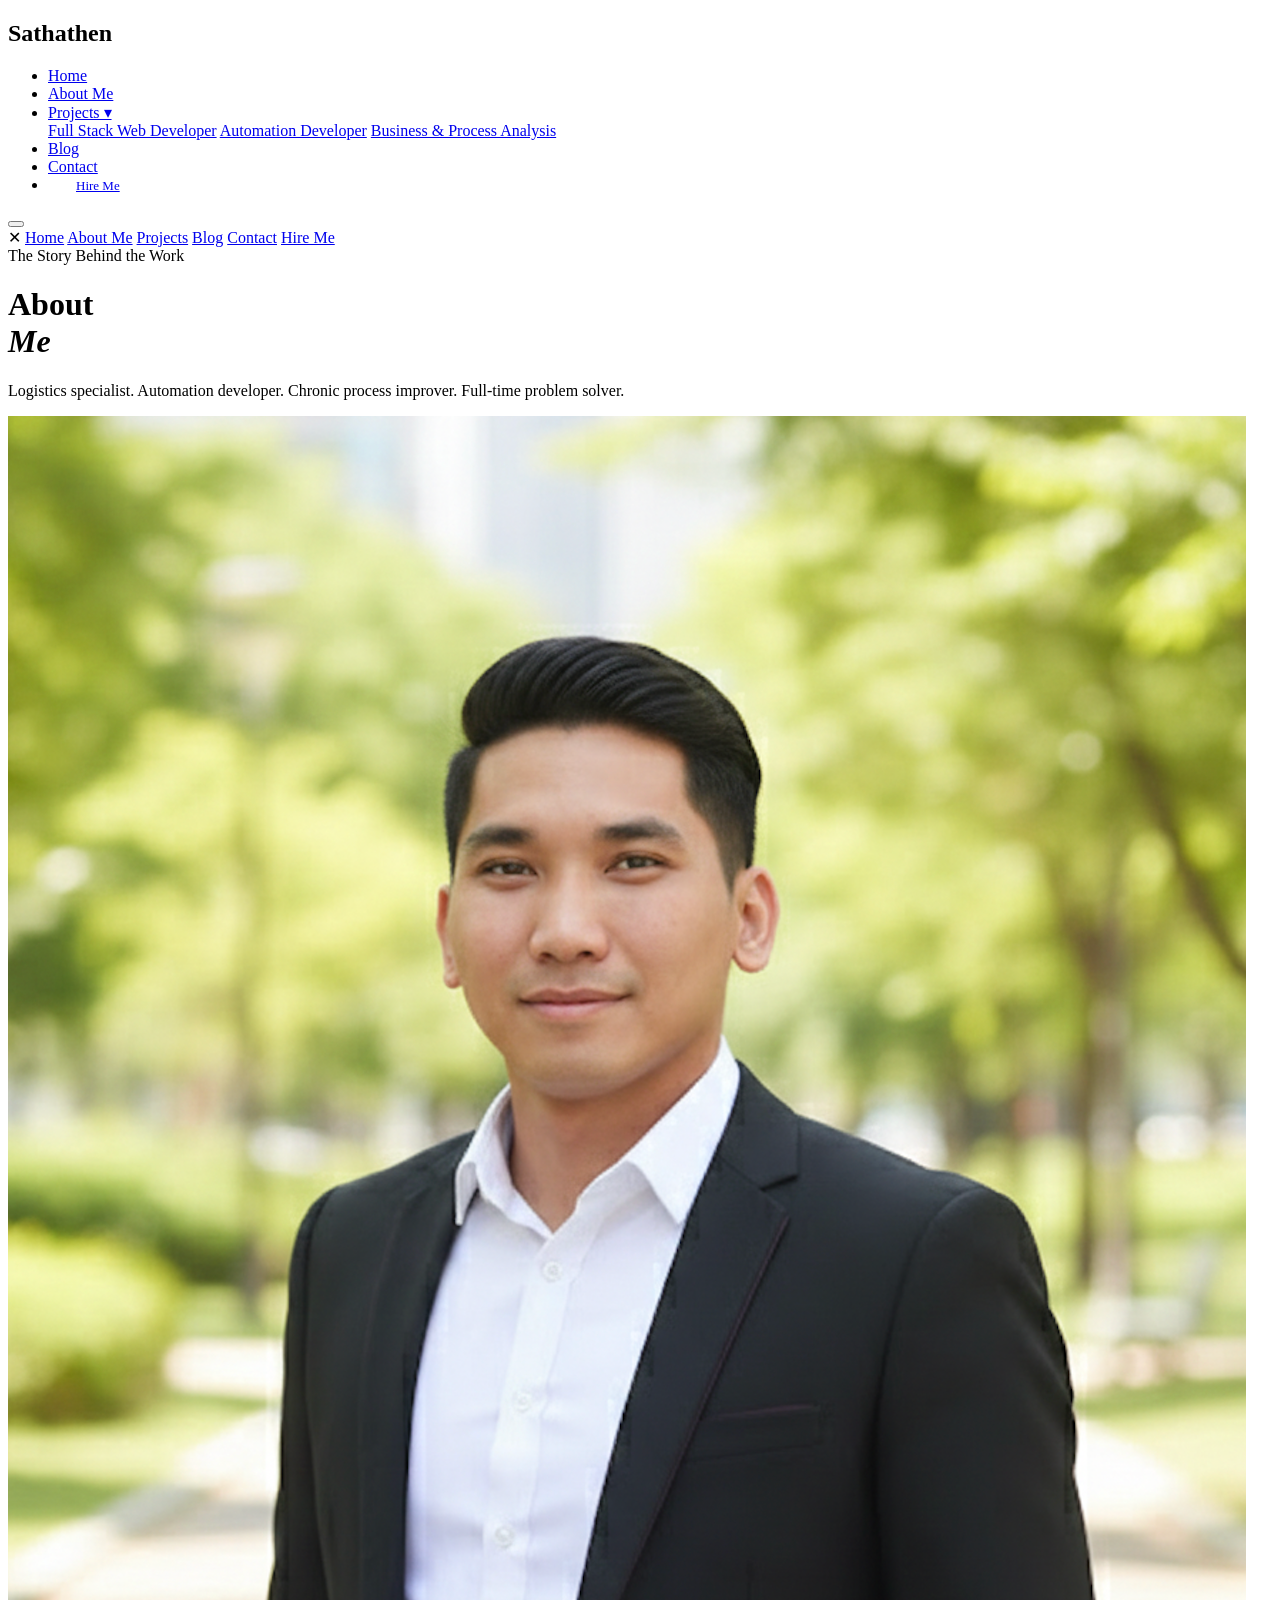
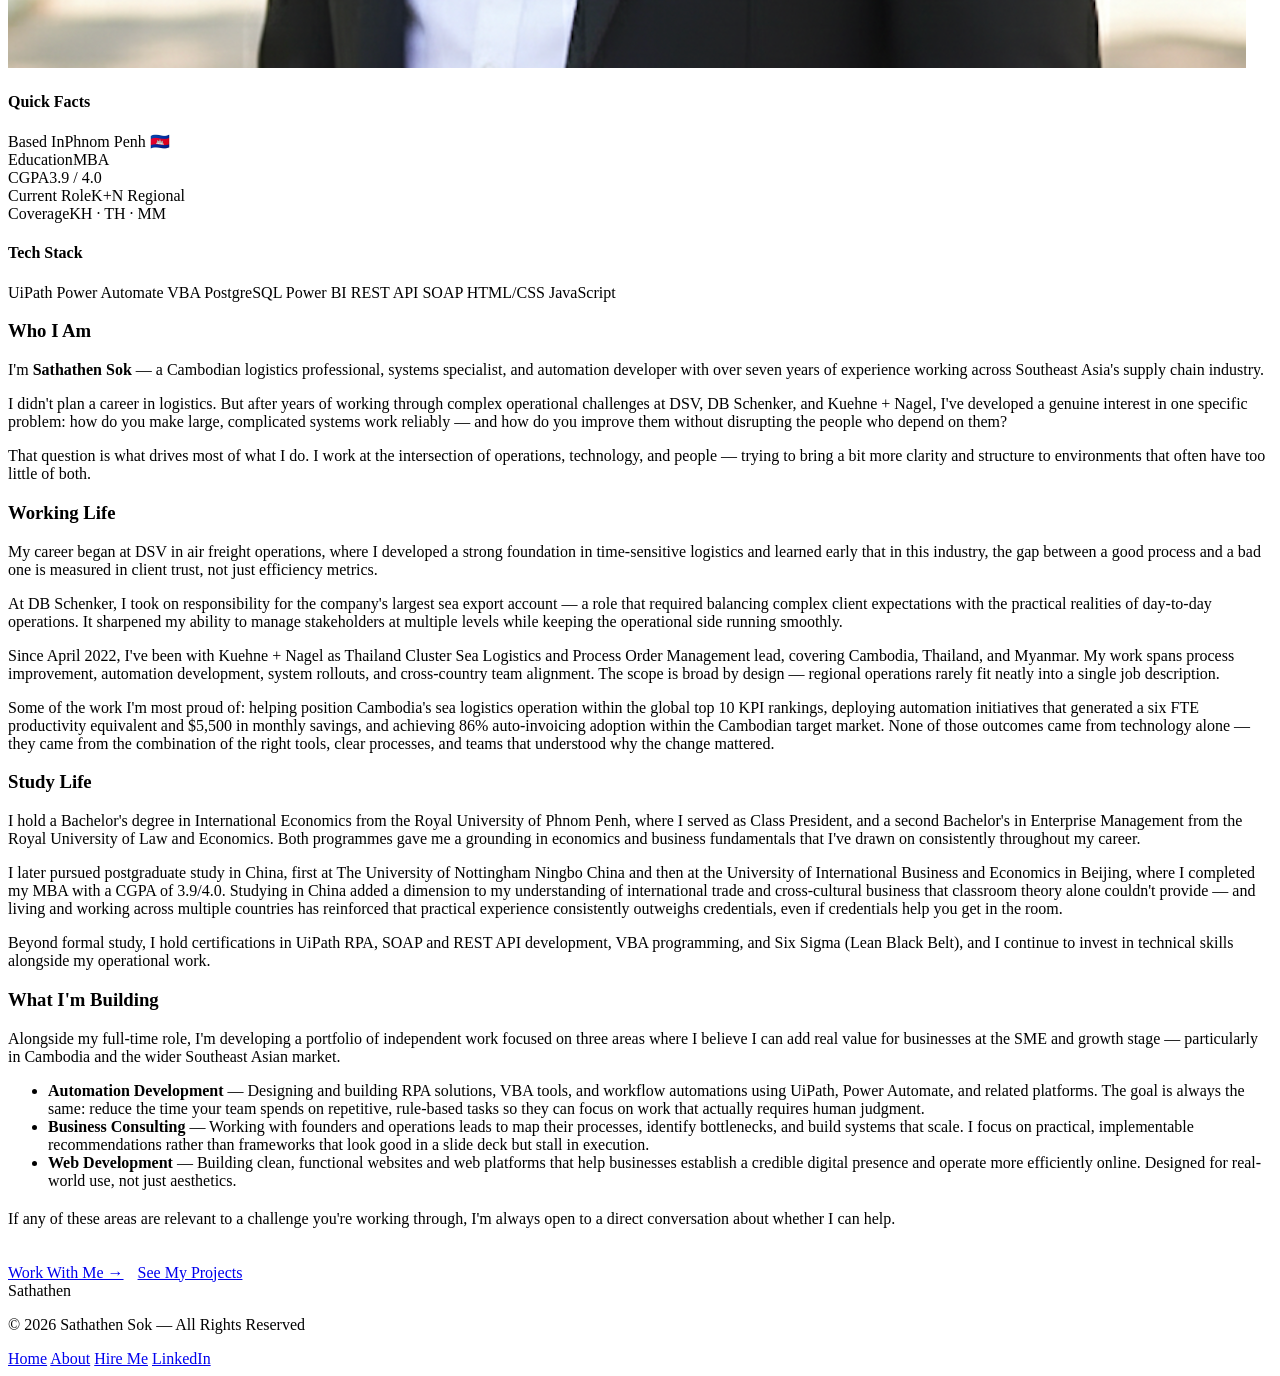
==== aboutme.html @ aecf2a1a "Add files via upload" ====
<!DOCTYPE html>
<html lang="en">
<head>
  <meta charset="UTF-8">
  <meta name="viewport" content="width=device-width, initial-scale=1.0">
  <title>About Me — Sathathen</title>
  <link rel="stylesheet" href="./Style.css">
</head>
<body>

  <header>
    <nav>
      <h1 class="logo">Satha<span>then</span></h1>
      <ul>
        <li><a href="./Index.html">Home</a></li>
        <li><a href="./aboutme.html" class="active">About Me</a></li>
        <li class="dropdown">
          <a href="#">Projects ▾</a>
          <div class="dropdown-content">
            <a href="./fullstack.html">Full Stack Web Developer</a>
            <a href="./automation.html">Automation Developer</a>
            <a href="./businessanalysis.html">Business & Process Analysis</a>
          </div>
        </li>
        <li><a href="./blog.html">Blog</a></li>
        <li><a href="./Index.html#contact">Contact</a></li>
        <li><a href="./hireme.html" class="btn" style="padding:9px 20px;font-size:13px;margin-left:8px;">Hire Me</a></li>
      </ul>
      <button class="hamburger"><span></span><span></span><span></span></button>
    </nav>
  </header>

  <div class="mobile-menu">
    <span class="mobile-close">✕</span>
    <a href="./Index.html">Home</a>
    <a href="./aboutme.html">About Me</a>
    <a href="./automation.html">Projects</a>
    <a href="./blog.html">Blog</a>
    <a href="./Index.html#contact">Contact</a>
    <a href="./hireme.html">Hire Me</a>
  </div>

  <div class="page-hero">
    <div class="page-hero-inner fade-up">
      <div class="section-label">The Story Behind the Work</div>
      <h1 class="section-title">About<br><em>Me</em></h1>
      <p class="section-desc">
       Logistics specialist. Automation developer. Chronic process improver. Full-time problem solver.
      </p>
    </div>
  </div>

  <div class="about-full-layout">

    <!-- Sidebar -->
    <aside class="sidebar fade-in">
      <img src="./Image/Aboutme.png" alt="Sathathen" class="sidebar-img">

      <div class="sidebar-card">
        <h4>Quick Facts</h4>
        <div class="sidebar-row"><span>Based In</span><span>Phnom Penh 🇰🇭</span></div>
        <div class="sidebar-row"><span>Education</span><span>MBA</span></div>
        <div class="sidebar-row"><span>CGPA</span><span>3.9 / 4.0</span></div>
        <div class="sidebar-row"><span>Current Role</span><span>K+N Regional</span></div>
        <div class="sidebar-row"><span>Coverage</span><span>KH · TH · MM</span></div>
      </div>

      <div class="sidebar-card" style="margin-top:16px;">
        <h4>Tech Stack</h4>
        <div class="tag-row" style="margin-top:0;">
          <span class="tag">UiPath</span>
          <span class="tag">Power Automate</span>
          <span class="tag">VBA</span>
          <span class="tag">PostgreSQL</span>
          <span class="tag">Power BI</span>
          <span class="tag">REST API</span>
          <span class="tag">SOAP</span>
          <span class="tag">HTML/CSS</span>
          <span class="tag">JavaScript</span>
        </div>
      </div>
    </aside>

    <!-- Content -->
    <main>

      <div class="content-block fade-up">
        <h3>Who I Am</h3>
        <p>
          I'm <strong>Sathathen Sok</strong> — a Cambodian logistics professional, systems specialist,
          and automation developer with over seven years of experience working across Southeast Asia's
          supply chain industry.
        </p>
        <p>
          I didn't plan a career in logistics. But after years of working through complex operational
          challenges at DSV, DB Schenker, and Kuehne + Nagel, I've developed a genuine interest in
          one specific problem: how do you make large, complicated systems work reliably — and how do
          you improve them without disrupting the people who depend on them?
        </p>
        <p>
          That question is what drives most of what I do. I work at the intersection of operations,
          technology, and people — trying to bring a bit more clarity and structure to environments
          that often have too little of both.
        </p>
      </div>

      <div class="content-block fade-up">
        <h3>Working Life</h3>
        <p>
          My career began at DSV in air freight operations, where I developed a strong foundation
          in time-sensitive logistics and learned early that in this industry, the gap between a
          good process and a bad one is measured in client trust, not just efficiency metrics.
        </p>
        <p>
          At DB Schenker, I took on responsibility for the company's largest sea export account —
          a role that required balancing complex client expectations with the practical realities
          of day-to-day operations. It sharpened my ability to manage stakeholders at multiple levels
          while keeping the operational side running smoothly.
        </p>
        <p>
          Since April 2022, I've been with Kuehne + Nagel as Thailand Cluster Sea Logistics and
          Process Order Management lead, covering Cambodia, Thailand, and Myanmar. My work spans
          process improvement, automation development, system rollouts, and cross-country team alignment.
          The scope is broad by design — regional operations rarely fit neatly into a single job description.
        </p>
        <p>
          Some of the work I'm most proud of: helping position Cambodia's sea logistics operation
          within the global top 10 KPI rankings, deploying automation initiatives that generated
          a six FTE productivity equivalent and $5,500 in monthly savings, and achieving 86%
          auto-invoicing adoption within the Cambodian target market. None of those outcomes
          came from technology alone — they came from the combination of the right tools,
          clear processes, and teams that understood why the change mattered.
        </p>
      </div>

      <div class="content-block fade-up">
        <h3>Study Life</h3>
        <p>
          I hold a Bachelor's degree in International Economics from the Royal University of Phnom Penh,
          where I served as Class President, and a second Bachelor's in Enterprise Management from
          the Royal University of Law and Economics. Both programmes gave me a grounding in economics
          and business fundamentals that I've drawn on consistently throughout my career.
        </p>
        <p>
          I later pursued postgraduate study in China, first at The University of Nottingham Ningbo China
          and then at the University of International Business and Economics in Beijing, where I completed
          my MBA with a CGPA of 3.9/4.0. Studying in China added a dimension to my understanding of
          international trade and cross-cultural business that classroom theory alone couldn't provide —
          and living and working across multiple countries has reinforced that practical experience
          consistently outweighs credentials, even if credentials help you get in the room.
        </p>
        <p>
          Beyond formal study, I hold certifications in UiPath RPA, SOAP and REST API development,
          VBA programming, and Six Sigma (Lean Black Belt), and I continue to invest in technical
          skills alongside my operational work.
        </p>
      </div>

      <div class="content-block fade-up">
        <h3>What I'm Building</h3>
        <p>
          Alongside my full-time role, I'm developing a portfolio of independent work focused on
          three areas where I believe I can add real value for businesses at the SME and growth stage —
          particularly in Cambodia and the wider Southeast Asian market.
        </p>
        <ul>
          <li>
            <strong>Automation Development</strong> — Designing and building RPA solutions, VBA tools,
            and workflow automations using UiPath, Power Automate, and related platforms. The goal is
            always the same: reduce the time your team spends on repetitive, rule-based tasks so they
            can focus on work that actually requires human judgment.
          </li>
          <li>
            <strong>Business Consulting</strong> — Working with founders and operations leads to map
            their processes, identify bottlenecks, and build systems that scale. I focus on practical,
            implementable recommendations rather than frameworks that look good in a slide deck
            but stall in execution.
          </li>
          <li>
            <strong>Web Development</strong> — Building clean, functional websites and web platforms
            that help businesses establish a credible digital presence and operate more efficiently online.
            Designed for real-world use, not just aesthetics.
          </li>
        </ul>
        <p style="margin-top:20px;">
          If any of these areas are relevant to a challenge you're working through,
          I'm always open to a direct conversation about whether I can help.
        </p>
        <div style="margin-top:36px; display:flex; gap:14px; flex-wrap:wrap;">
          <a href="./hireme.html" class="btn">Work With Me →</a>
          <a href="./automation.html" class="btn-ghost">See My Projects</a>
        </div>
      </div>

    </main>

  <footer>
    <div class="footer-inner">
      <div class="footer-logo">Satha<span>then</span></div>
      <p class="footer-copy">© 2026 Sathathen Sok — All Rights Reserved</p>
      <div class="footer-links">
        <a href="./Index.html">Home</a>
        <a href="./aboutme.html">About</a>
        <a href="./hireme.html">Hire Me</a>
        <a href="https://www.linkedin.com/in/sathathen-sok-219b62143/">LinkedIn</a>
      </div>
    </div>
  </footer>

  <script src="./main.js"></script>
</body>
</html>
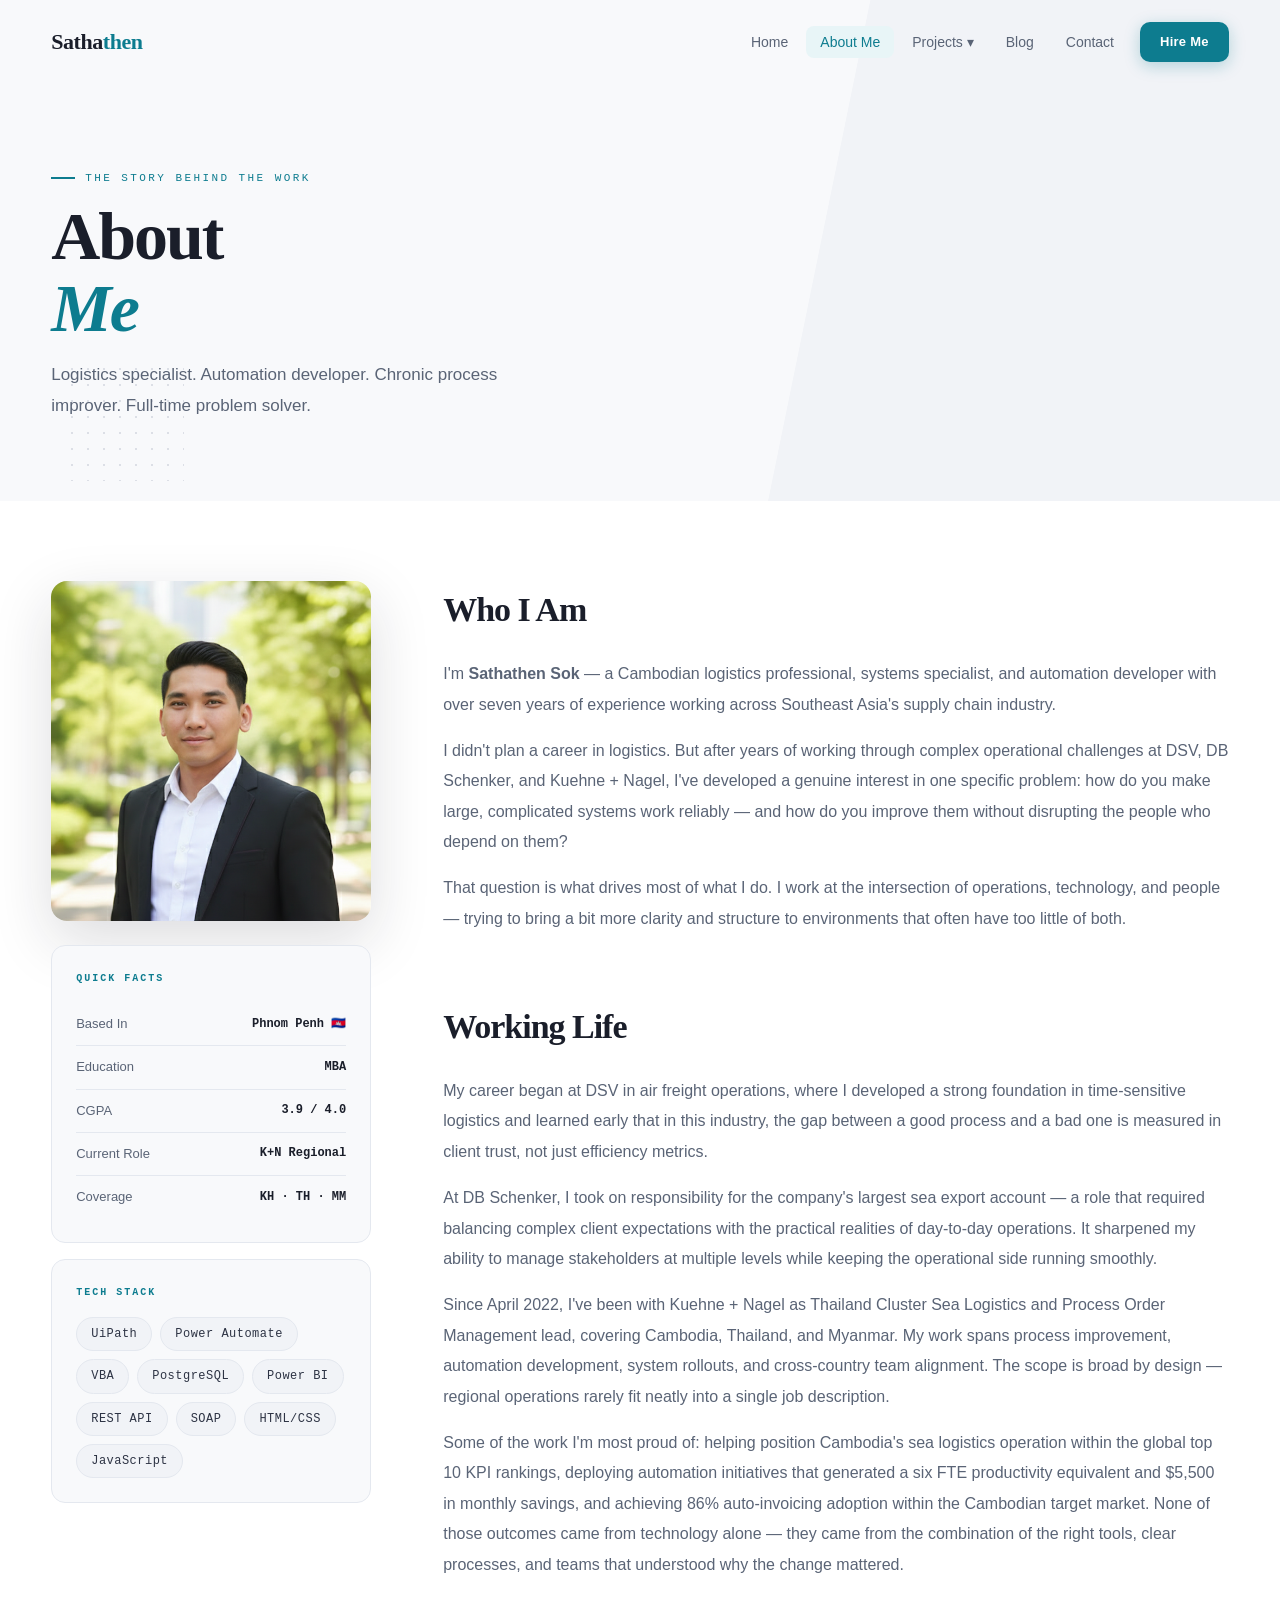
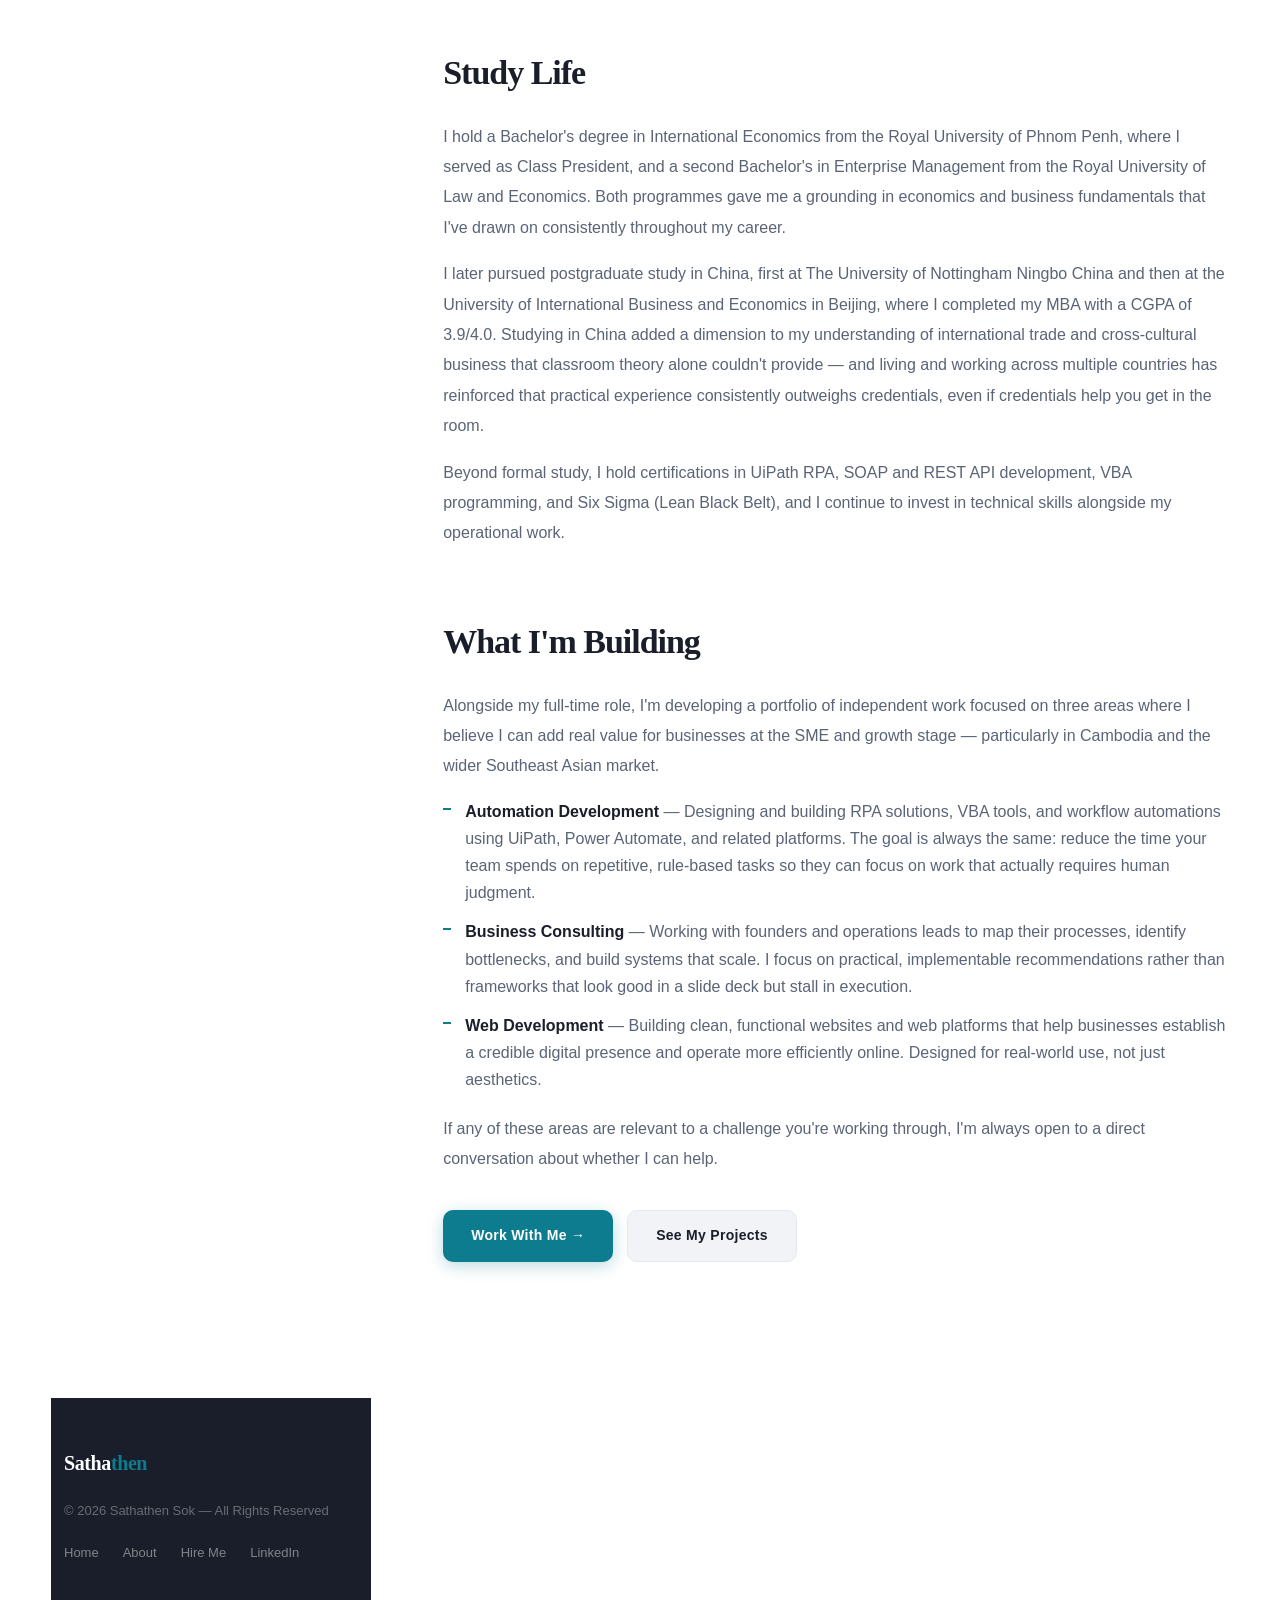
==== commit 9a01a62e: "Fix case sensitivity in links to index.html" ====
--- a/aboutme.html
+++ b/aboutme.html
@@ -12,7 +12,7 @@
     <nav>
       <h1 class="logo">Satha<span>then</span></h1>
       <ul>
-        <li><a href="./Index.html">Home</a></li>
+        <li><a href="./index.html">Home</a></li>
         <li><a href="./aboutme.html" class="active">About Me</a></li>
         <li class="dropdown">
           <a href="#">Projects ▾</a>
@@ -23,7 +23,7 @@
           </div>
         </li>
         <li><a href="./blog.html">Blog</a></li>
-        <li><a href="./Index.html#contact">Contact</a></li>
+        <li><a href="./index.html#contact">Contact</a></li>
         <li><a href="./hireme.html" class="btn" style="padding:9px 20px;font-size:13px;margin-left:8px;">Hire Me</a></li>
       </ul>
       <button class="hamburger"><span></span><span></span><span></span></button>
@@ -32,11 +32,11 @@
 
   <div class="mobile-menu">
     <span class="mobile-close">✕</span>
-    <a href="./Index.html">Home</a>
+    <a href="./index.html">Home</a>
     <a href="./aboutme.html">About Me</a>
     <a href="./automation.html">Projects</a>
     <a href="./blog.html">Blog</a>
-    <a href="./Index.html#contact">Contact</a>
+    <a href="./index.html#contact">Contact</a>
     <a href="./hireme.html">Hire Me</a>
   </div>
 
@@ -199,7 +199,7 @@
       <div class="footer-logo">Satha<span>then</span></div>
       <p class="footer-copy">© 2026 Sathathen Sok — All Rights Reserved</p>
       <div class="footer-links">
-        <a href="./Index.html">Home</a>
+        <a href="./index.html">Home</a>
         <a href="./aboutme.html">About</a>
         <a href="./hireme.html">Hire Me</a>
         <a href="https://www.linkedin.com/in/sathathen-sok-219b62143/">LinkedIn</a>
--- a/Style.css
+++ b/Style.css
@@ -0,0 +1,880 @@
+/* ============================================================
+   SATHATHEN — Swiss Editorial Light Portfolio
+   Theme: White/Grey backgrounds, charcoal text, slate-teal accent
+   Fonts: Playfair Display (display) + Plus Jakarta Sans (body)
+   v2.0 — Enhanced
+============================================================ */
+
+@import url('https://fonts.googleapis.com/css2?family=Playfair+Display:ital,wght@0,700;0,800;0,900;1,700;1,800&family=Plus+Jakarta+Sans:wght@300;400;500;600;700&family=Syne+Mono&display=swap');
+
+/* ============================
+   CSS Variables
+============================ */
+:root {
+  --white:       #ffffff;
+  --grey-50:     #f8f9fb;
+  --grey-100:    #f1f3f7;
+  --grey-200:    #e4e8ef;
+  --grey-300:    #cdd3de;
+  --grey-400:    #9aa3b4;
+  --grey-600:    #5a6476;
+  --charcoal:    #1a1e2a;
+  --charcoal-2:  #2d3344;
+  --accent:      #0d7c8f;
+  --accent-2:    #0a6070;
+  --accent-light:#e8f5f7;
+  --accent-mid:  rgba(13, 124, 143, 0.12);
+  --warm-shadow: rgba(26, 30, 42, 0.08);
+  --deep-shadow: rgba(26, 30, 42, 0.15);
+  --font-display:'Playfair Display', Georgia, serif;
+  --font-body:   'Plus Jakarta Sans', sans-serif;
+  --font-mono:   'Syne Mono', monospace;
+  --radius:      14px;
+  --transition:  0.28s cubic-bezier(0.4, 0, 0.2, 1);
+  --max-w:       1180px;
+}
+
+/* ============================
+   Reset & Base
+============================ */
+*, *::before, *::after {
+  margin: 0; padding: 0; box-sizing: border-box;
+}
+html { scroll-behavior: smooth; }
+body {
+  background: var(--white);
+  color: var(--charcoal);
+  font-family: var(--font-body);
+  font-size: 16px;
+  line-height: 1.7;
+  overflow-x: hidden;
+}
+img  { max-width: 100%; display: block; }
+a    { text-decoration: none; color: inherit; }
+ul   { list-style: none; }
+
+::-webkit-scrollbar { width: 4px; }
+::-webkit-scrollbar-track { background: var(--grey-100); }
+::-webkit-scrollbar-thumb { background: var(--accent); border-radius: 4px; }
+
+/* ============================
+   Reading Progress Bar
+============================ */
+#reading-progress {
+  position: fixed;
+  top: 0; left: 0;
+  width: 0%;
+  height: 3px;
+  background: linear-gradient(90deg, var(--accent), #1ab2c8);
+  z-index: 9999;
+  transition: width 0.1s linear;
+}
+
+/* ============================
+   Navigation
+============================ */
+header {
+  position: fixed; top: 0; left: 0; right: 0;
+  z-index: 1000;
+  transition: var(--transition);
+}
+header.scrolled {
+  background: rgba(255,255,255,0.96);
+  backdrop-filter: blur(18px);
+  box-shadow: 0 1px 0 var(--grey-200), 0 4px 24px var(--warm-shadow);
+}
+nav {
+  width: 92%; max-width: var(--max-w);
+  margin: auto;
+  display: flex;
+  justify-content: space-between;
+  align-items: center;
+  padding: 22px 0;
+  transition: padding var(--transition);
+}
+header.scrolled nav { padding: 16px 0; }
+
+.logo {
+  font-family: var(--font-display);
+  font-size: 22px; font-weight: 800;
+  color: var(--charcoal); letter-spacing: -0.02em;
+}
+.logo span { color: var(--accent); }
+
+nav ul { display: flex; gap: 4px; align-items: center; }
+nav ul li a {
+  color: var(--grey-600); font-size: 14px; font-weight: 500;
+  padding: 8px 14px; border-radius: 8px; transition: var(--transition);
+}
+nav ul li a:hover, nav ul li a.active {
+  color: var(--accent); background: var(--accent-light);
+}
+
+.dropdown { position: relative; }
+.dropdown-content {
+  display: none; position: absolute; top: 100%; left: 0;
+  background: var(--white); border: 1px solid var(--grey-200);
+  border-radius: var(--radius); min-width: 250px; padding: 8px;
+  padding-top: 4px; /* visual gap now lives INSIDE the hover zone */
+}
+.dropdown-content a {
+  display: block; padding: 10px 14px; border-radius: 8px;
+  color: var(--charcoal-2); font-size: 13px; font-weight: 500;
+  transition: var(--transition);
+}
+.dropdown-content a:hover { background: var(--accent-light); color: var(--accent); }
+.dropdown:hover .dropdown-content { display: block; }
+
+.hamburger {
+  display: none; flex-direction: column;
+  gap: 5px; cursor: pointer; padding: 6px; border: none; background: none;
+}
+.hamburger span {
+  width: 22px; height: 2px;
+  background: var(--charcoal); border-radius: 2px; transition: var(--transition);
+}
+
+.mobile-menu {
+  display: none; position: fixed; inset: 0;
+  background: var(--white); z-index: 999;
+  flex-direction: column; align-items: flex-start;
+  justify-content: center; padding: 60px 48px; gap: 10px;
+}
+.mobile-menu.active { display: flex; }
+.mobile-menu a {
+  font-family: var(--font-display); font-size: 44px; font-weight: 800;
+  color: var(--charcoal); letter-spacing: -0.03em; transition: var(--transition);
+  padding: 4px 0; border-bottom: 2px solid transparent;
+}
+.mobile-menu a:hover { color: var(--accent); border-bottom-color: var(--accent); }
+.mobile-close {
+  position: absolute; top: 28px; right: 32px;
+  font-size: 28px; cursor: pointer; color: var(--grey-600);
+}
+
+/* ============================
+   Buttons
+============================ */
+.btn, .btn-ghost, .btn-outline {
+  display: inline-flex; align-items: center; gap: 8px;
+  padding: 13px 28px; border-radius: 10px;
+  font-family: var(--font-body); font-size: 14px;
+  font-weight: 600; letter-spacing: 0.02em;
+  cursor: pointer; transition: var(--transition); border: none;
+}
+.btn {
+  background: var(--accent); color: var(--white);
+  box-shadow: 0 4px 16px rgba(13,124,143,0.28);
+}
+.btn:hover {
+  background: var(--accent-2);
+  box-shadow: 0 6px 24px rgba(13,124,143,0.42);
+  transform: translateY(-2px);
+}
+.btn-ghost {
+  background: var(--grey-100); color: var(--charcoal);
+  border: 1px solid var(--grey-200);
+}
+.btn-ghost:hover { background: var(--grey-200); transform: translateY(-2px); }
+.btn-outline {
+  background: transparent; color: var(--accent); border: 2px solid var(--accent);
+}
+.btn-outline:hover { background: var(--accent); color: var(--white); transform: translateY(-2px); }
+
+/* ============================
+   Section Labels & Titles
+============================ */
+.section-label {
+  font-family: var(--font-mono); font-size: 11px;
+  letter-spacing: 0.22em; text-transform: uppercase; color: var(--accent);
+  display: inline-flex; align-items: center; gap: 10px; margin-bottom: 14px;
+}
+.section-label::before {
+  content: ''; width: 24px; height: 2px; background: var(--accent); flex-shrink: 0;
+}
+.section-title {
+  font-family: var(--font-display);
+  font-size: clamp(40px, 5.5vw, 68px);
+  font-weight: 800; color: var(--charcoal);
+  line-height: 1.05; letter-spacing: -0.03em;
+}
+.section-title em { font-style: italic; color: var(--accent); }
+.section-desc {
+  color: var(--grey-600); font-size: 17px;
+  max-width: 520px; line-height: 1.8; margin-top: 16px;
+}
+
+/* ============================
+   Hero
+============================ */
+.hero {
+  min-height: 100vh; display: flex; align-items: center;
+  padding: 120px 0 80px; position: relative; overflow: hidden;
+  background: var(--white);
+}
+/* Subtle dot-grid background */
+.hero::before {
+  content: ''; position: absolute; top: 0; right: 0;
+  width: 55%; height: 100%; background: var(--grey-50);
+  clip-path: polygon(12% 0%, 100% 0%, 100% 100%, 0% 100%);
+  z-index: 0;
+}
+.hero::after {
+  content: ''; position: absolute; bottom: -60px; left: 48%;
+  width: 180px; height: 180px; border: 2px solid var(--grey-200);
+  border-radius: 50%; z-index: 0; opacity: 0.6;
+}
+/* Dot grid decorative element */
+.hero-dot-grid {
+  position: absolute; top: 80px; left: -40px; z-index: 0;
+  width: 200px; height: 200px; opacity: 0.35;
+  background-image: radial-gradient(circle, var(--grey-300) 1.5px, transparent 1.5px);
+  background-size: 20px 20px;
+}
+.hero-inner {
+  position: relative; z-index: 1;
+  width: 92%; max-width: var(--max-w); margin: auto;
+  display: grid; grid-template-columns: 1.1fr 0.9fr;
+  gap: 80px; align-items: center;
+}
+.hero-eyebrow {
+  display: inline-flex; align-items: center; gap: 8px;
+  font-family: var(--font-mono); font-size: 11px;
+  letter-spacing: 0.2em; text-transform: uppercase; color: var(--accent);
+  margin-bottom: 24px; padding: 7px 16px;
+  background: var(--accent-light); border-radius: 100px;
+  border: 1px solid rgba(13,124,143,0.2);
+}
+.hero-eyebrow::before {
+  content: ''; width: 7px; height: 7px;
+  background: var(--accent); border-radius: 50%;
+  animation: pulse-dot 2s infinite;
+}
+.hero h1 {
+  font-family: var(--font-display);
+  font-size: clamp(52px, 8vw, 96px);
+  font-weight: 900; line-height: 0.95;
+  letter-spacing: -0.04em; color: var(--charcoal); margin-bottom: 12px;
+}
+.hero h1 em { font-style: italic; color: var(--accent); }
+.hero-sub {
+  font-size: 17px; color: var(--grey-600);
+  font-weight: 400; line-height: 1.8;
+  max-width: 420px; margin-bottom: 40px;
+}
+.hero-actions { display: flex; gap: 14px; flex-wrap: wrap; }
+
+.hero-image-side {
+  position: relative; display: flex; align-items: center; justify-content: center;
+}
+.hero-image-side::before {
+  content: ''; position: absolute; top: 30px; left: 30px; right: -10px; bottom: -10px;
+  background: var(--grey-100); border-radius: 24px; z-index: 0;
+}
+.hero-image-side::after {
+  content: ''; position: absolute; top: -20px; right: 20px;
+  width: 80px; height: 80px; background: var(--accent-light);
+  border-radius: 16px; z-index: 0;
+}
+.hero-img {
+  position: relative; z-index: 1; width: 100%; height: 460px;
+  object-fit: cover; object-position: top; border-radius: 20px;
+  box-shadow: 0 24px 64px var(--deep-shadow);
+}
+.hero-badge {
+  position: absolute; bottom: 40px; left: -20px; z-index: 2;
+  background: var(--white); border-radius: 14px; padding: 16px 22px;
+  box-shadow: 0 12px 40px var(--deep-shadow); border: 1px solid var(--grey-200);
+  display: flex; align-items: center; gap: 14px;
+}
+.hero-badge-icon {
+  width: 44px; height: 44px; background: var(--accent-light);
+  border-radius: 10px; display: flex; align-items: center;
+  justify-content: center; font-size: 20px;
+}
+.hero-badge-num {
+  font-family: var(--font-display); font-size: 22px; font-weight: 800;
+  color: var(--charcoal); line-height: 1;
+}
+.hero-badge-label { font-size: 11px; color: var(--grey-600); letter-spacing: 0.05em; }
+
+/* ============================
+   Stats Strip
+============================ */
+.stats-strip { background: var(--charcoal); }
+.stats-inner {
+  width: 92%; max-width: var(--max-w); margin: auto;
+  display: grid; grid-template-columns: repeat(3, 1fr);
+}
+.stat-box {
+  padding: 52px 40px; border-right: 1px solid rgba(255,255,255,0.08); text-align: center;
+  transition: var(--transition);
+}
+.stat-box:hover { background: rgba(255,255,255,0.03); }
+.stat-box:last-child { border-right: none; }
+.stat-num {
+  font-family: var(--font-display); font-size: 56px;
+  font-weight: 800; color: var(--white); line-height: 1;
+}
+.stat-num span { color: var(--accent); }
+.stat-label { font-size: 13px; color: rgba(255,255,255,0.4); letter-spacing: 0.08em; margin-top: 8px; }
+
+/* ============================
+   About (Homepage)
+============================ */
+.about-home { padding: 120px 0; background: var(--white); }
+.about-home-inner {
+  width: 92%; max-width: var(--max-w); margin: auto;
+  display: grid; grid-template-columns: 1fr 1fr; gap: 100px; align-items: center;
+}
+.about-home-text p {
+  color: var(--grey-600); line-height: 1.9; font-size: 17px; margin-bottom: 20px;
+}
+.tag-row { display: flex; flex-wrap: wrap; gap: 8px; margin-top: 28px; }
+.tag {
+  padding: 6px 14px; background: var(--grey-100); border: 1px solid var(--grey-200);
+  border-radius: 100px; font-size: 12px; color: var(--charcoal-2); font-weight: 500;
+  font-family: var(--font-mono); letter-spacing: 0.04em; transition: var(--transition);
+}
+.tag:hover { background: var(--accent-light); color: var(--accent); border-color: rgba(13,124,143,0.25); }
+.about-home-image { position: relative; }
+.about-home-image::before {
+  content: ''; position: absolute; inset: 20px -20px -20px 20px;
+  background: var(--grey-100); border-radius: 20px; z-index: 0;
+}
+.about-home-image img {
+  position: relative; z-index: 1; width: 100%; height: 400px;
+  object-fit: cover; object-position: top; border-radius: 18px;
+  box-shadow: 0 20px 60px var(--deep-shadow);
+}
+
+/* ============================
+   Projects (Homepage)
+============================ */
+.projects-home { padding: 120px 0; background: var(--grey-50); }
+.projects-home-inner { width: 92%; max-width: var(--max-w); margin: auto; }
+.projects-header {
+  display: flex; justify-content: space-between;
+  align-items: flex-end; margin-bottom: 56px; flex-wrap: wrap; gap: 20px;
+}
+.projects-grid { display: grid; grid-template-columns: repeat(3, 1fr); gap: 24px; }
+.project-card {
+  background: var(--white); border-radius: var(--radius); padding: 36px 32px;
+  border: 1px solid var(--grey-200); box-shadow: 0 2px 12px var(--warm-shadow);
+  transition: var(--transition); position: relative; overflow: hidden; cursor: pointer;
+}
+.project-card::before {
+  content: ''; position: absolute; top: 0; left: 0; right: 0; height: 3px;
+  background: linear-gradient(90deg, var(--accent), #1ab2c8);
+  transform: scaleX(0); transform-origin: left; transition: transform 0.4s ease;
+}
+.project-card:hover {
+  border-color: rgba(13,124,143,0.2);
+  box-shadow: 0 16px 48px var(--deep-shadow); transform: translateY(-5px);
+}
+.project-card:hover::before { transform: scaleX(1); }
+.card-icon {
+  width: 52px; height: 52px; background: var(--accent-light);
+  border-radius: 12px; display: flex; align-items: center;
+  justify-content: center; font-size: 24px; margin-bottom: 22px;
+  border: 1px solid rgba(13,124,143,0.15);
+}
+.project-card h3 {
+  font-family: var(--font-display); font-size: 22px; font-weight: 700;
+  color: var(--charcoal); margin-bottom: 12px; letter-spacing: -0.02em;
+}
+.project-card p { color: var(--grey-600); font-size: 14px; line-height: 1.8; }
+.card-link {
+  display: inline-flex; align-items: center; gap: 6px;
+  margin-top: 22px; font-size: 13px; font-weight: 600; color: var(--accent);
+  transition: var(--transition); opacity: 0; transform: translateX(-6px);
+}
+.project-card:hover .card-link { opacity: 1; transform: translateX(0); }
+
+/* ============================
+   Contact (Homepage)
+============================ */
+.contact-home { padding: 120px 0; background: var(--white); }
+.contact-home-inner {
+  width: 92%; max-width: var(--max-w); margin: auto;
+  display: grid; grid-template-columns: 1fr 1fr; gap: 80px; align-items: start;
+}
+.contact-info p { color: var(--grey-600); line-height: 1.8; margin-bottom: 36px; font-size: 16px; }
+.contact-item {
+  display: flex; align-items: center; gap: 16px; padding: 18px 20px;
+  background: var(--grey-50); border: 1px solid var(--grey-200);
+  border-radius: 12px; margin-bottom: 12px; transition: var(--transition);
+}
+.contact-item:hover { background: var(--accent-light); border-color: rgba(13,124,143,0.2); }
+.contact-item-icon {
+  width: 42px; height: 42px; background: var(--white); border-radius: 10px;
+  display: flex; align-items: center; justify-content: center;
+  font-size: 18px; flex-shrink: 0; box-shadow: 0 2px 8px var(--warm-shadow);
+}
+.contact-item-label { font-size: 11px; color: var(--grey-400); text-transform: uppercase; letter-spacing: 0.1em; }
+.contact-item-value { font-size: 14px; color: var(--charcoal); font-weight: 500; }
+.contact-box {
+  background: var(--grey-50); border: 1px solid var(--grey-200);
+  border-radius: 20px; padding: 64px 48px; text-align: center;
+  display: flex; flex-direction: column; align-items: center; gap: 20px;
+}
+.contact-box-flag { font-size: 72px; line-height: 1; }
+.contact-box h3 {
+  font-family: var(--font-display); font-size: 32px; font-weight: 800;
+  color: var(--charcoal); letter-spacing: -0.03em;
+}
+.contact-box p { color: var(--grey-600); font-size: 14px; max-width: 260px; line-height: 1.7; margin: 0; }
+
+/* ============================
+   Footer
+============================ */
+footer { background: var(--charcoal); padding: 48px 0; }
+.footer-inner {
+  width: 92%; max-width: var(--max-w); margin: auto;
+  display: flex; justify-content: space-between; align-items: center; flex-wrap: wrap; gap: 20px;
+}
+.footer-logo {
+  font-family: var(--font-display); font-size: 20px; font-weight: 800;
+  color: var(--white); letter-spacing: -0.02em;
+}
+.footer-logo span { color: var(--accent); }
+.footer-copy { font-size: 13px; color: rgba(255,255,255,0.35); }
+.footer-links { display: flex; gap: 24px; }
+.footer-links a { color: rgba(255,255,255,0.45); font-size: 13px; font-weight: 500; transition: var(--transition); }
+.footer-links a:hover { color: var(--accent); }
+
+/* ============================
+   Page Hero (inner pages)
+============================ */
+.page-hero {
+  padding: 160px 0 80px; background: var(--grey-50);
+  position: relative; overflow: hidden;
+}
+.page-hero::before {
+  content: ''; position: absolute; top: 0; right: 0;
+  width: 40%; height: 100%; background: var(--grey-100);
+  clip-path: polygon(20% 0%, 100% 0%, 100% 100%, 0% 100%);
+}
+.page-hero::after {
+  content: ''; position: absolute; bottom: 20px; left: 5%;
+  width: 120px; height: 120px; opacity: 0.3;
+  background-image: radial-gradient(circle, var(--grey-400) 1.5px, transparent 1.5px);
+  background-size: 16px 16px;
+}
+.page-hero-inner { position: relative; z-index: 1; width: 92%; max-width: var(--max-w); margin: auto; }
+
+/* ============================
+   About Full Page
+============================ */
+.about-full-layout {
+  width: 92%; max-width: var(--max-w); margin: 80px auto 120px;
+  display: grid; grid-template-columns: 320px 1fr; gap: 72px;
+}
+.sidebar { position: sticky; top: 100px; align-self: start; }
+.sidebar-img {
+  width: 100%; height: 340px; object-fit: cover; object-position: top;
+  border-radius: 16px; box-shadow: 0 20px 60px var(--deep-shadow); margin-bottom: 24px;
+}
+.sidebar-card { background: var(--grey-50); border: 1px solid var(--grey-200); border-radius: 14px; padding: 24px; }
+.sidebar-card + .sidebar-card { margin-top: 16px; }
+.sidebar-card h4 {
+  font-family: var(--font-mono); font-size: 10px; letter-spacing: 0.2em;
+  text-transform: uppercase; color: var(--accent); margin-bottom: 16px;
+}
+.sidebar-row {
+  display: flex; justify-content: space-between; align-items: center;
+  padding: 10px 0; border-bottom: 1px solid var(--grey-200); font-size: 13px;
+}
+.sidebar-row:last-child { border-bottom: none; }
+.sidebar-row span:first-child { color: var(--grey-600); }
+.sidebar-row span:last-child { font-weight: 600; color: var(--charcoal); font-family: var(--font-mono); font-size: 12px; }
+.content-block { margin-bottom: 64px; }
+.content-block h3 {
+  font-family: var(--font-display); font-size: 34px; font-weight: 800;
+  color: var(--charcoal); margin-bottom: 20px; letter-spacing: -0.03em;
+}
+.content-block p { color: var(--grey-600); line-height: 1.9; font-size: 16px; margin-bottom: 16px; }
+.content-block ul { margin-top: 12px; display: flex; flex-direction: column; gap: 12px; }
+.content-block ul li {
+  padding-left: 22px; position: relative;
+  color: var(--grey-600); line-height: 1.7; font-size: 16px;
+}
+.content-block ul li::before {
+  content: ''; position: absolute; left: 0; top: 10px;
+  width: 8px; height: 2px; background: var(--accent);
+}
+.content-block ul li strong { color: var(--charcoal); }
+
+/* ============================
+   Project Pages
+============================ */
+.page-intro { background: var(--white); padding: 80px 0 48px; border-bottom: 1px solid var(--grey-200); }
+.page-intro-inner { width: 92%; max-width: var(--max-w); margin: auto; }
+
+.project-row {
+  width: 92%; max-width: var(--max-w); margin: 0 auto;
+  display: grid; grid-template-columns: 380px 1fr;
+  gap: 72px; align-items: center;
+  padding: 80px 0; border-bottom: 1px solid var(--grey-200);
+}
+.project-row:last-child { border-bottom: none; margin-bottom: 80px; }
+.project-row img {
+  width: 100%; height: 260px; object-fit: cover; border-radius: 16px;
+  border: 1px solid var(--grey-200); box-shadow: 0 8px 32px var(--warm-shadow);
+  transition: var(--transition);
+}
+.project-row:hover img { box-shadow: 0 20px 56px var(--deep-shadow); transform: scale(1.01); }
+.project-text h3 {
+  font-family: var(--font-display); font-size: 32px; font-weight: 800;
+  color: var(--charcoal); margin-bottom: 16px; letter-spacing: -0.03em;
+}
+.project-text p { color: var(--grey-600); line-height: 1.8; margin-bottom: 14px; font-size: 15px; }
+.project-text ul { margin-top: 16px; display: flex; flex-direction: column; gap: 10px; }
+.project-text ul li {
+  padding-left: 20px; position: relative;
+  color: var(--grey-600); font-size: 14px; line-height: 1.7;
+}
+.project-text ul li::before {
+  content: ''; position: absolute; left: 0; top: 10px;
+  width: 8px; height: 2px; background: var(--accent);
+}
+.tech-stack { display: flex; flex-wrap: wrap; gap: 8px; margin-top: 24px; }
+.tech-badge {
+  padding: 5px 12px; background: var(--accent-light);
+  border: 1px solid rgba(13,124,143,0.18); border-radius: 100px;
+  font-size: 11px; color: var(--accent); font-family: var(--font-mono); font-weight: 500;
+}
+
+/* ============================
+   Hire Me Page
+============================ */
+.hireme-page { padding: 160px 0 80px; }
+.hireme-inner { width: 92%; max-width: var(--max-w); margin: auto; }
+.hireme-grid { display: grid; grid-template-columns: 1fr 1.2fr; gap: 80px; margin-top: 64px; }
+.services-list { display: flex; flex-direction: column; gap: 14px; margin: 32px 0; }
+.service-item {
+  display: flex; align-items: center; gap: 16px; padding: 18px 22px;
+  background: var(--grey-50); border: 1px solid var(--grey-200);
+  border-radius: 12px; transition: var(--transition);
+}
+.service-item:hover { background: var(--accent-light); border-color: rgba(13,124,143,0.2); }
+.service-icon { font-size: 22px; }
+.service-name { font-size: 14px; font-weight: 600; color: var(--charcoal); }
+.service-sub { font-size: 12px; color: var(--grey-600); margin-top: 2px; }
+.form-wrap {
+  background: var(--white); border: 1px solid var(--grey-200);
+  border-radius: 20px; padding: 52px 48px;
+  box-shadow: 0 8px 40px var(--warm-shadow);
+}
+.form-wrap h2 {
+  font-family: var(--font-display); font-size: 34px; font-weight: 800;
+  color: var(--charcoal); margin-bottom: 6px; letter-spacing: -0.03em;
+}
+.form-wrap > p { color: var(--grey-600); font-size: 14px; margin-bottom: 36px; }
+.form-group { margin-bottom: 22px; }
+form label {
+  display: block; font-size: 12px; font-weight: 600;
+  letter-spacing: 0.08em; text-transform: uppercase;
+  color: var(--grey-600); margin-bottom: 8px;
+}
+form input, form select, form textarea {
+  width: 100%; padding: 14px 18px;
+  background: var(--grey-50); border: 1.5px solid var(--grey-200);
+  border-radius: 10px; font-size: 15px; color: var(--charcoal);
+  font-family: var(--font-body); transition: var(--transition); outline: none;
+  -webkit-appearance: none;
+}
+form input:focus, form select:focus, form textarea:focus {
+  border-color: var(--accent); background: var(--white);
+  box-shadow: 0 0 0 3px var(--accent-mid);
+}
+form input::placeholder, form textarea::placeholder { color: var(--grey-400); }
+form select { cursor: pointer; }
+form select option { background: var(--white); color: var(--charcoal); }
+form textarea { resize: vertical; min-height: 120px; }
+form button[type="submit"] {
+  width: 100%; margin-top: 10px; padding: 16px;
+  background: var(--accent); color: var(--white); border: none;
+  border-radius: 10px; font-size: 15px; font-weight: 700;
+  letter-spacing: 0.04em; cursor: pointer; transition: var(--transition);
+  font-family: var(--font-body); box-shadow: 0 4px 20px rgba(13,124,143,0.3);
+}
+form button[type="submit"]:hover {
+  background: var(--accent-2);
+  box-shadow: 0 6px 28px rgba(13,124,143,0.45); transform: translateY(-1px);
+}
+
+/* ============================
+   Thank You Page
+============================ */
+.thankyou-wrap {
+  min-height: 100vh; display: flex; align-items: center;
+  justify-content: center; text-align: center;
+  padding: 40px 20px; background: var(--grey-50);
+}
+.thankyou-inner {
+  background: var(--white); border: 1px solid var(--grey-200);
+  border-radius: 24px; padding: 72px 80px; max-width: 560px;
+  box-shadow: 0 20px 64px var(--deep-shadow);
+}
+.check-icon {
+  width: 80px; height: 80px; background: var(--accent-light);
+  border: 2px solid rgba(13,124,143,0.25); border-radius: 50%;
+  display: flex; align-items: center; justify-content: center;
+  font-size: 34px; margin: 0 auto 32px;
+  animation: pop 0.5s cubic-bezier(0.34,1.56,0.64,1);
+}
+.thankyou-inner h1 {
+  font-family: var(--font-display); font-size: 56px; font-weight: 900;
+  color: var(--charcoal); letter-spacing: -0.04em; margin-bottom: 16px;
+}
+.thankyou-inner p { color: var(--grey-600); font-size: 16px; line-height: 1.7; margin-bottom: 10px; }
+
+/* ============================
+   Blog Index Page
+============================ */
+.blog-section { width: 92%; max-width: var(--max-w); margin: 80px auto 120px; }
+.blog-grid { display: grid; grid-template-columns: repeat(2, 1fr); gap: 28px; }
+.blog-card {
+  background: var(--white); border: 1px solid var(--grey-200);
+  border-radius: var(--radius); padding: 36px; transition: var(--transition);
+  cursor: pointer; display: flex; flex-direction: column;
+}
+.blog-card:hover {
+  box-shadow: 0 16px 48px var(--deep-shadow);
+  border-color: rgba(13,124,143,0.15); transform: translateY(-3px);
+}
+.blog-tag {
+  display: inline-block; padding: 4px 12px;
+  background: var(--accent-light); border: 1px solid rgba(13,124,143,0.2);
+  border-radius: 100px; font-size: 11px; color: var(--accent);
+  font-family: var(--font-mono); letter-spacing: 0.05em; margin-bottom: 16px;
+  width: fit-content;
+}
+.blog-card h3 {
+  font-family: var(--font-display); font-size: 24px; font-weight: 800;
+  color: var(--charcoal); margin-bottom: 12px; line-height: 1.2; letter-spacing: -0.02em;
+}
+.blog-card p { color: var(--grey-600); font-size: 14px; line-height: 1.8; margin-bottom: 20px; flex: 1; }
+.blog-meta {
+  display: flex; justify-content: space-between; align-items: center;
+  border-top: 1px solid var(--grey-200); padding-top: 16px;
+  font-size: 12px; color: var(--grey-400); font-family: var(--font-mono);
+}
+.blog-read-link {
+  display: inline-flex; align-items: center; gap: 6px;
+  font-size: 13px; font-weight: 600; color: var(--accent);
+  transition: var(--transition); margin-top: 16px;
+}
+.blog-read-link:hover { gap: 10px; }
+.coming-soon-block {
+  grid-column: 1/-1; text-align: center;
+  padding: 80px 40px; background: var(--grey-50);
+  border: 1px dashed var(--grey-300); border-radius: var(--radius);
+}
+.coming-soon-block .cs-emoji { font-size: 56px; margin-bottom: 24px; }
+.coming-soon-block h3 {
+  font-family: var(--font-display); font-size: 40px; font-weight: 800;
+  color: var(--charcoal); margin-bottom: 12px; letter-spacing: -0.03em;
+}
+.coming-soon-block p { color: var(--grey-600); font-size: 15px; max-width: 420px; margin: 0 auto 28px; }
+
+/* ============================
+   Blog Article Page
+============================ */
+.article-hero {
+  padding: 140px 0 60px; background: var(--grey-50); position: relative; overflow: hidden;
+}
+.article-hero::before {
+  content: ''; position: absolute; top: 0; right: 0;
+  width: 35%; height: 100%; background: var(--grey-100);
+  clip-path: polygon(20% 0%, 100% 0%, 100% 100%, 0% 100%);
+}
+.article-hero-inner {
+  position: relative; z-index: 1;
+  width: 92%; max-width: 860px; margin: auto;
+}
+.article-hero-meta {
+  display: flex; align-items: center; gap: 16px; margin-bottom: 28px; flex-wrap: wrap;
+}
+.article-hero-meta .blog-tag { margin-bottom: 0; }
+.article-date { font-family: var(--font-mono); font-size: 11px; color: var(--grey-400); letter-spacing: 0.1em; }
+.article-read-time {
+  font-family: var(--font-mono); font-size: 11px; color: var(--grey-400);
+  letter-spacing: 0.1em; display: flex; align-items: center; gap: 6px;
+}
+.article-read-time::before { content: '·'; font-size: 16px; }
+.article-hero h1 {
+  font-family: var(--font-display);
+  font-size: clamp(36px, 5vw, 58px);
+  font-weight: 900; line-height: 1.08; letter-spacing: -0.03em;
+  color: var(--charcoal); margin-bottom: 20px;
+}
+.article-hero .lead {
+  font-size: 19px; color: var(--grey-600); line-height: 1.75;
+  max-width: 640px; font-weight: 400; border-left: 3px solid var(--accent);
+  padding-left: 20px;
+}
+
+/* Article Body */
+.article-body {
+  width: 92%; max-width: 740px; margin: 72px auto 120px;
+}
+.article-body h2 {
+  font-family: var(--font-display); font-size: 32px; font-weight: 800;
+  color: var(--charcoal); margin: 56px 0 20px; letter-spacing: -0.03em; line-height: 1.1;
+}
+.article-body h3 {
+  font-family: var(--font-display); font-size: 22px; font-weight: 700;
+  color: var(--charcoal); margin: 40px 0 14px; letter-spacing: -0.02em;
+}
+.article-body p {
+  color: var(--grey-600); font-size: 17px; line-height: 1.85;
+  margin-bottom: 22px;
+}
+.article-body p strong { color: var(--charcoal); font-weight: 600; }
+.article-body ul, .article-body ol {
+  margin: 20px 0 26px; display: flex; flex-direction: column; gap: 12px;
+  padding-left: 0; list-style: none;
+}
+.article-body ul li, .article-body ol li {
+  padding-left: 24px; position: relative;
+  color: var(--grey-600); font-size: 16px; line-height: 1.75;
+}
+.article-body ul li::before {
+  content: ''; position: absolute; left: 0; top: 11px;
+  width: 10px; height: 2px; background: var(--accent);
+}
+.article-body ol { counter-reset: article-ol; }
+.article-body ol li { counter-increment: article-ol; }
+.article-body ol li::before {
+  content: counter(article-ol) '.';
+  position: absolute; left: 0; top: 0;
+  font-family: var(--font-mono); font-size: 12px; color: var(--accent);
+  font-weight: 600; line-height: 1.75;
+}
+
+/* Pull Quote */
+.pull-quote {
+  margin: 48px 0; padding: 32px 36px;
+  background: var(--accent-light);
+  border-left: 4px solid var(--accent);
+  border-radius: 0 12px 12px 0;
+}
+.pull-quote p {
+  font-family: var(--font-display); font-size: 22px; font-style: italic;
+  color: var(--charcoal); line-height: 1.5; margin: 0 !important;
+  font-weight: 700; letter-spacing: -0.02em;
+}
+
+/* Stat Callout */
+.stat-callout {
+  display: grid; grid-template-columns: repeat(auto-fit, minmax(160px, 1fr));
+  gap: 16px; margin: 40px 0; padding: 32px;
+  background: var(--charcoal); border-radius: 16px;
+}
+.stat-callout-item { text-align: center; padding: 16px; }
+.stat-callout-num {
+  font-family: var(--font-display); font-size: 40px; font-weight: 900;
+  color: var(--white); line-height: 1; margin-bottom: 6px;
+}
+.stat-callout-num em { color: var(--accent); font-style: normal; }
+.stat-callout-label { font-size: 12px; color: rgba(255,255,255,0.5); letter-spacing: 0.08em; line-height: 1.4; }
+
+/* Info Box */
+.info-box {
+  margin: 36px 0; padding: 28px 32px;
+  background: var(--grey-50); border: 1px solid var(--grey-200);
+  border-radius: 12px;
+}
+.info-box-label {
+  font-family: var(--font-mono); font-size: 10px; letter-spacing: 0.2em;
+  text-transform: uppercase; color: var(--accent); margin-bottom: 12px;
+  display: flex; align-items: center; gap: 8px;
+}
+.info-box-label::before { content: ''; width: 18px; height: 2px; background: var(--accent); }
+.info-box p { color: var(--grey-600); font-size: 15px; line-height: 1.8; margin: 0 !important; }
+
+/* Article Divider */
+.article-divider {
+  width: 100%; height: 1px; background: var(--grey-200); margin: 48px 0;
+}
+/* Article Footer Nav */
+.article-nav {
+  display: flex; justify-content: space-between; align-items: center;
+  padding: 32px 0; border-top: 1px solid var(--grey-200); margin-top: 64px;
+  gap: 24px; flex-wrap: wrap;
+}
+.article-nav-back {
+  display: inline-flex; align-items: center; gap: 8px;
+  font-size: 14px; font-weight: 600; color: var(--grey-600);
+  transition: var(--transition);
+}
+.article-nav-back:hover { color: var(--accent); }
+.article-author {
+  display: flex; align-items: center; gap: 14px;
+  padding: 20px 24px; background: var(--grey-50);
+  border: 1px solid var(--grey-200); border-radius: 14px; margin-top: 48px;
+}
+.article-author-avatar {
+  width: 52px; height: 52px; border-radius: 50%; overflow: hidden;
+  border: 2px solid var(--grey-200); flex-shrink: 0;
+}
+.article-author-avatar img { width: 100%; height: 100%; object-fit: cover; }
+.article-author-name { font-weight: 700; color: var(--charcoal); font-size: 15px; }
+.article-author-title { font-size: 12px; color: var(--grey-400); font-family: var(--font-mono); margin-top: 2px; }
+
+/* ============================
+   Utilities
+============================ */
+.divider { width: 92%; max-width: var(--max-w); margin: 0 auto; height: 1px; background: var(--grey-200); }
+
+/* ============================
+   Animations
+============================ */
+@keyframes pulse-dot {
+  0%,100% { opacity:1; transform:scale(1); }
+  50% { opacity:0.5; transform:scale(0.75); }
+}
+@keyframes pop {
+  0% { transform:scale(0); } 100% { transform:scale(1); }
+}
+.fade-up {
+  opacity: 0; transform: translateY(28px);
+  transition: opacity 0.65s ease, transform 0.65s ease;
+}
+.fade-in { opacity: 0; transition: opacity 0.65s ease; }
+.fade-up.visible, .fade-in.visible { opacity: 1; transform: translateY(0); }
+
+/* ============================
+   Responsive
+============================ */
+@media (max-width: 960px) {
+  nav ul { display: none; }
+  .hamburger { display: flex; }
+  .hero-inner { grid-template-columns: 1fr; }
+  .hero-image-side, .hero::before, .hero::after, .about-home-image { display: none; }
+  .about-home-inner, .contact-home-inner, .hireme-grid { grid-template-columns: 1fr; gap: 48px; }
+  .projects-grid { grid-template-columns: 1fr 1fr; }
+  .stats-inner { grid-template-columns: 1fr; }
+  .stat-box { border-right: none; border-bottom: 1px solid rgba(255,255,255,0.08); }
+  .stat-box:last-child { border-bottom: none; }
+  .about-full-layout { grid-template-columns: 1fr; }
+  .sidebar { position: static; }
+  .project-row { grid-template-columns: 1fr; gap: 36px; }
+  .project-row img { height: 220px; }
+  .blog-grid { grid-template-columns: 1fr; }
+  .footer-inner { flex-direction: column; gap: 20px; text-align: center; }
+  .thankyou-inner { padding: 48px 32px; }
+  .stat-callout { grid-template-columns: repeat(2, 1fr); }
+}
+@media (max-width: 640px) {
+  .projects-grid { grid-template-columns: 1fr; }
+  .section-title { font-size: 38px; }
+  .hero h1 { font-size: 52px; }
+  .form-wrap { padding: 32px 22px; }
+  .article-hero h1 { font-size: 32px; }
+  .pull-quote p { font-size: 18px; }
+  .stat-callout { grid-template-columns: 1fr; }
+  .article-nav { flex-direction: column; align-items: flex-start; }
+}
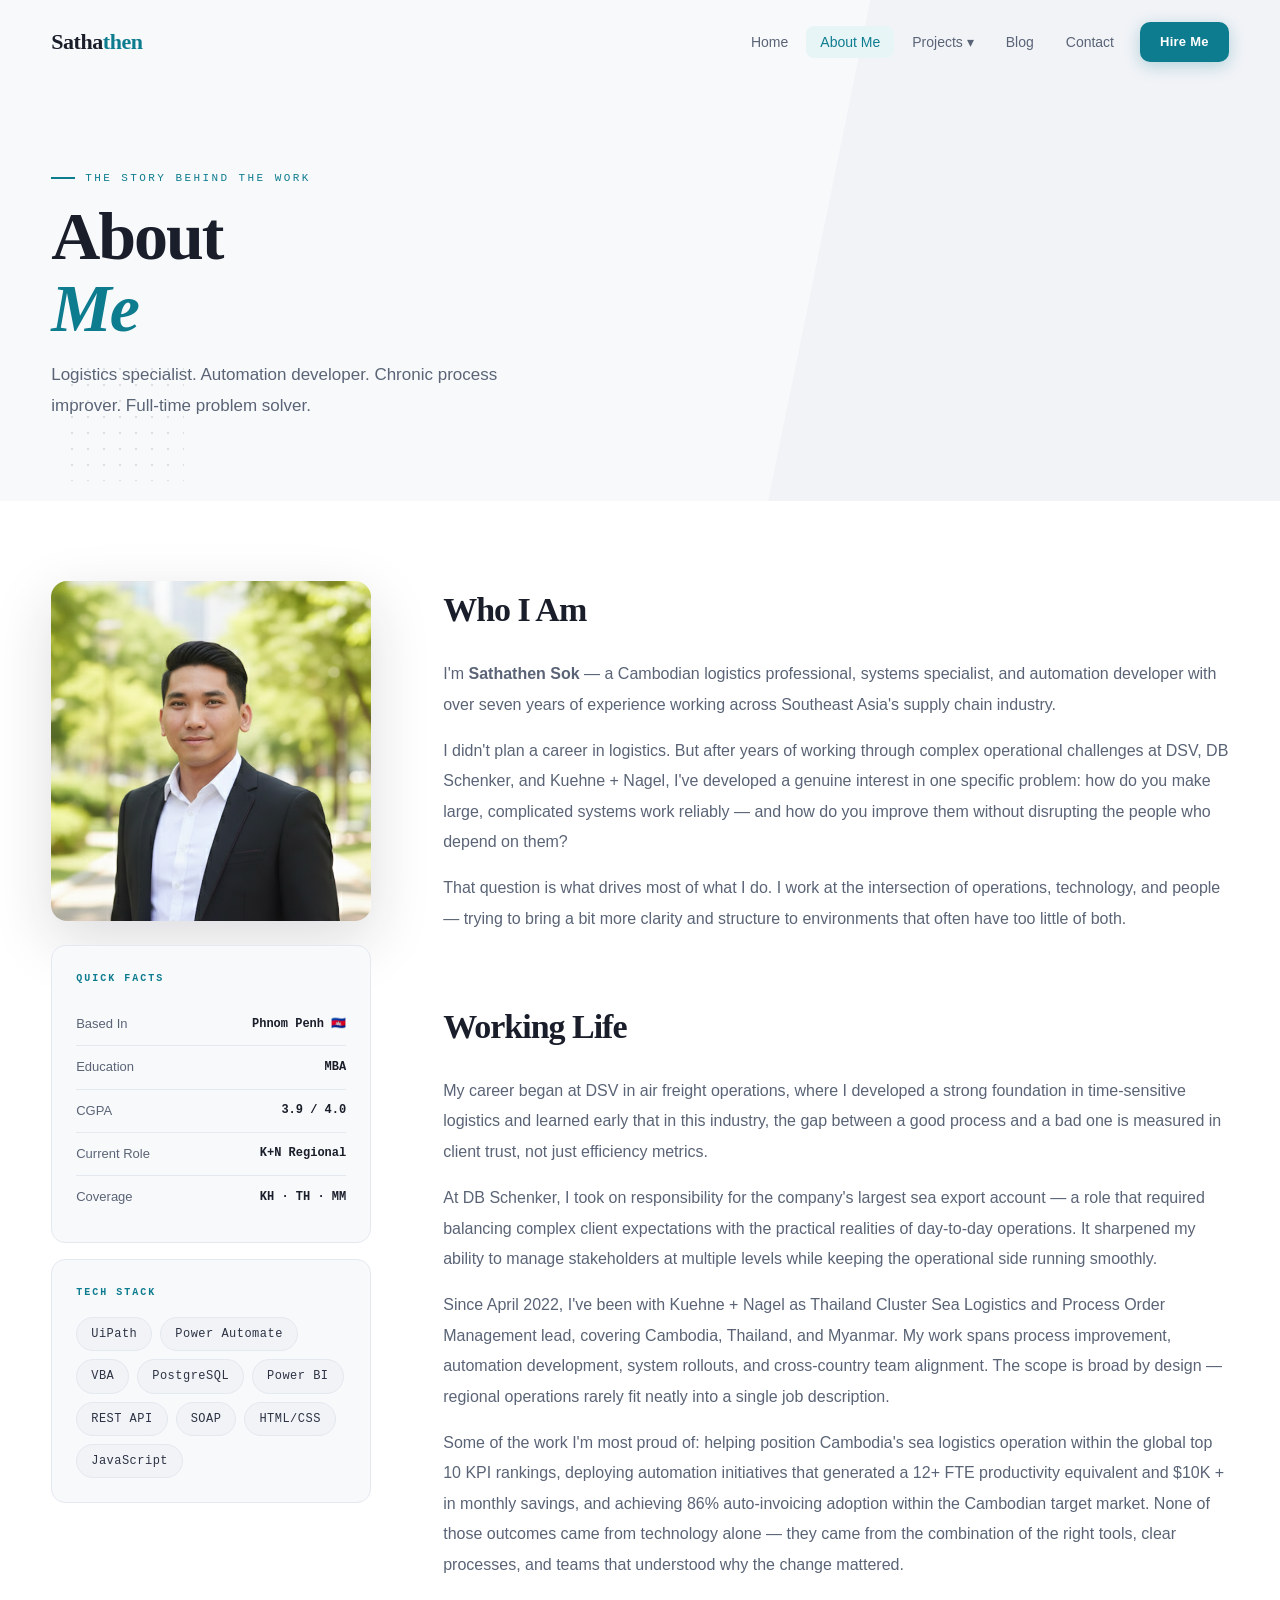
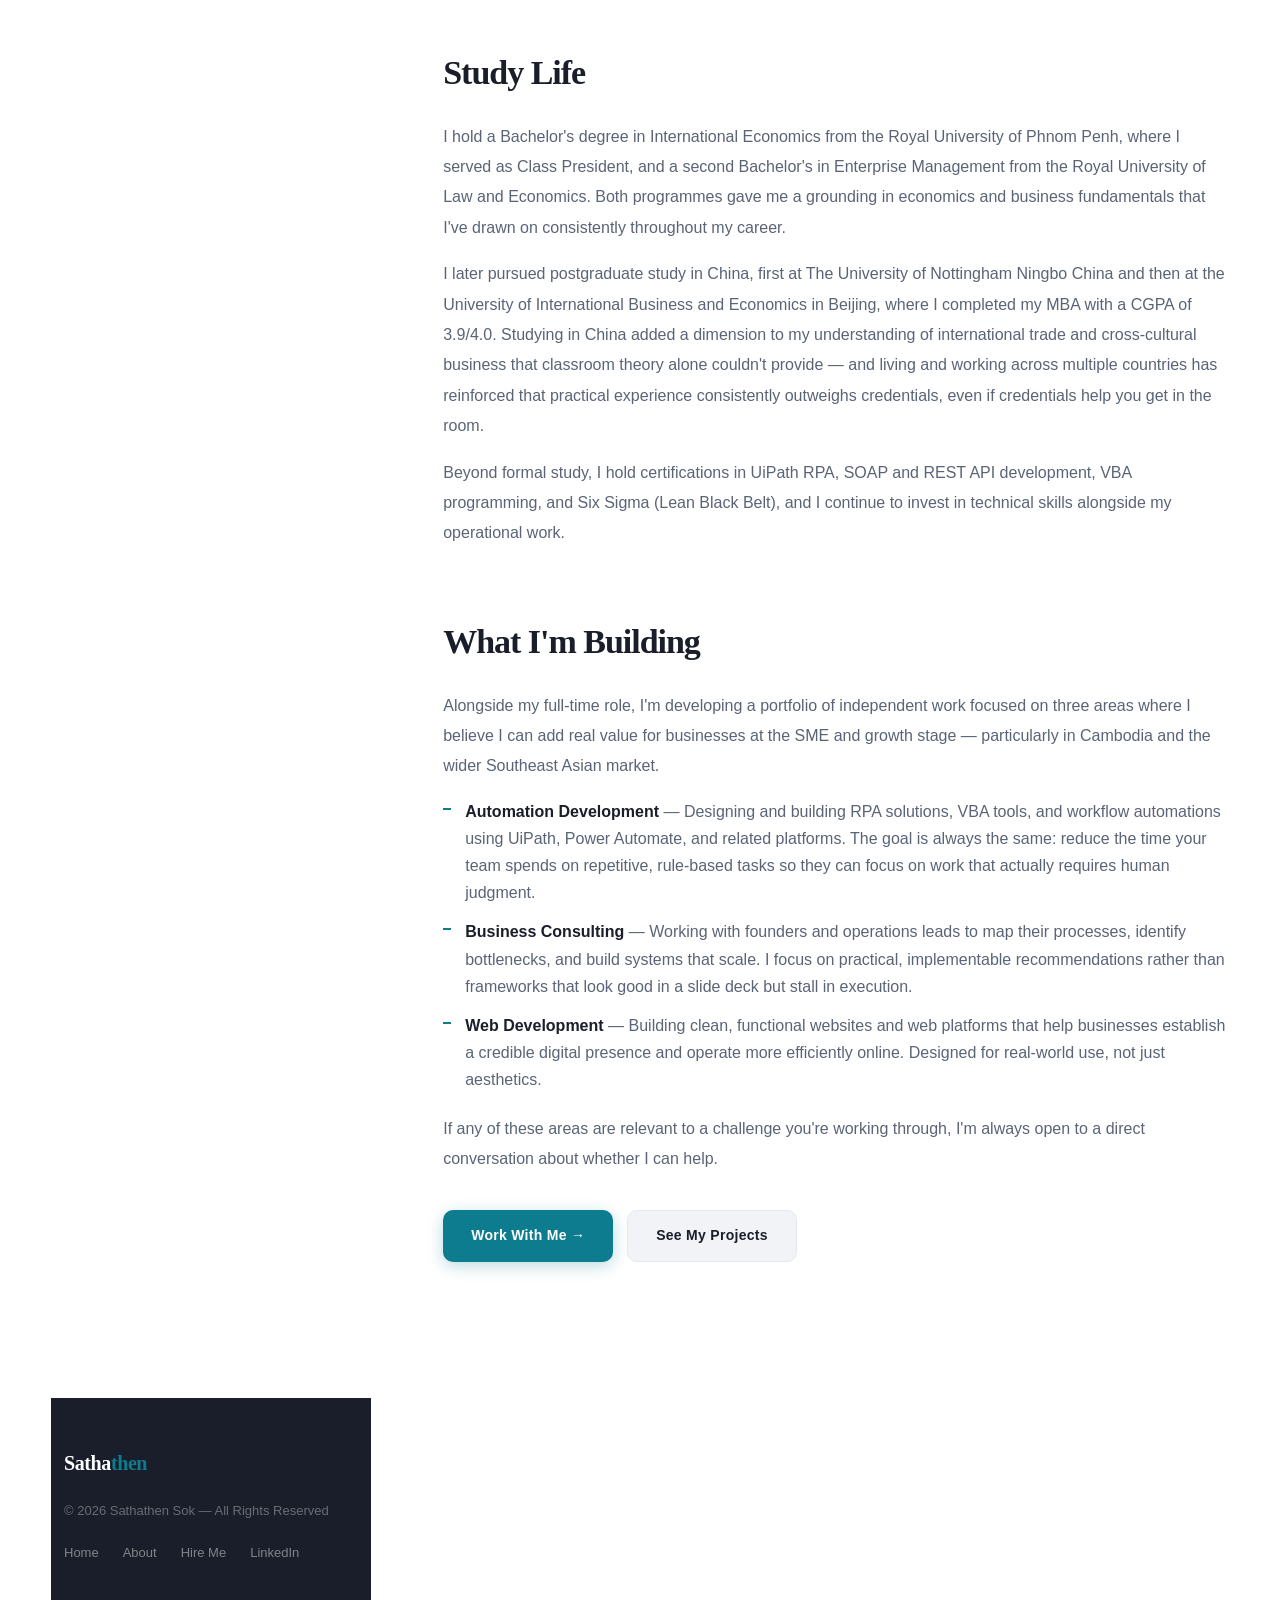
==== commit fdf9bb9f: "Update productivity and savings figures in aboutme.html" ====
--- a/aboutme.html
+++ b/aboutme.html
@@ -126,7 +126,7 @@
         <p>
           Some of the work I'm most proud of: helping position Cambodia's sea logistics operation
           within the global top 10 KPI rankings, deploying automation initiatives that generated
-          a six FTE productivity equivalent and $5,500 in monthly savings, and achieving 86%
+          a 12+ FTE productivity equivalent and $10K + in monthly savings, and achieving 86%
           auto-invoicing adoption within the Cambodian target market. None of those outcomes
           came from technology alone — they came from the combination of the right tools,
           clear processes, and teams that understood why the change mattered.
